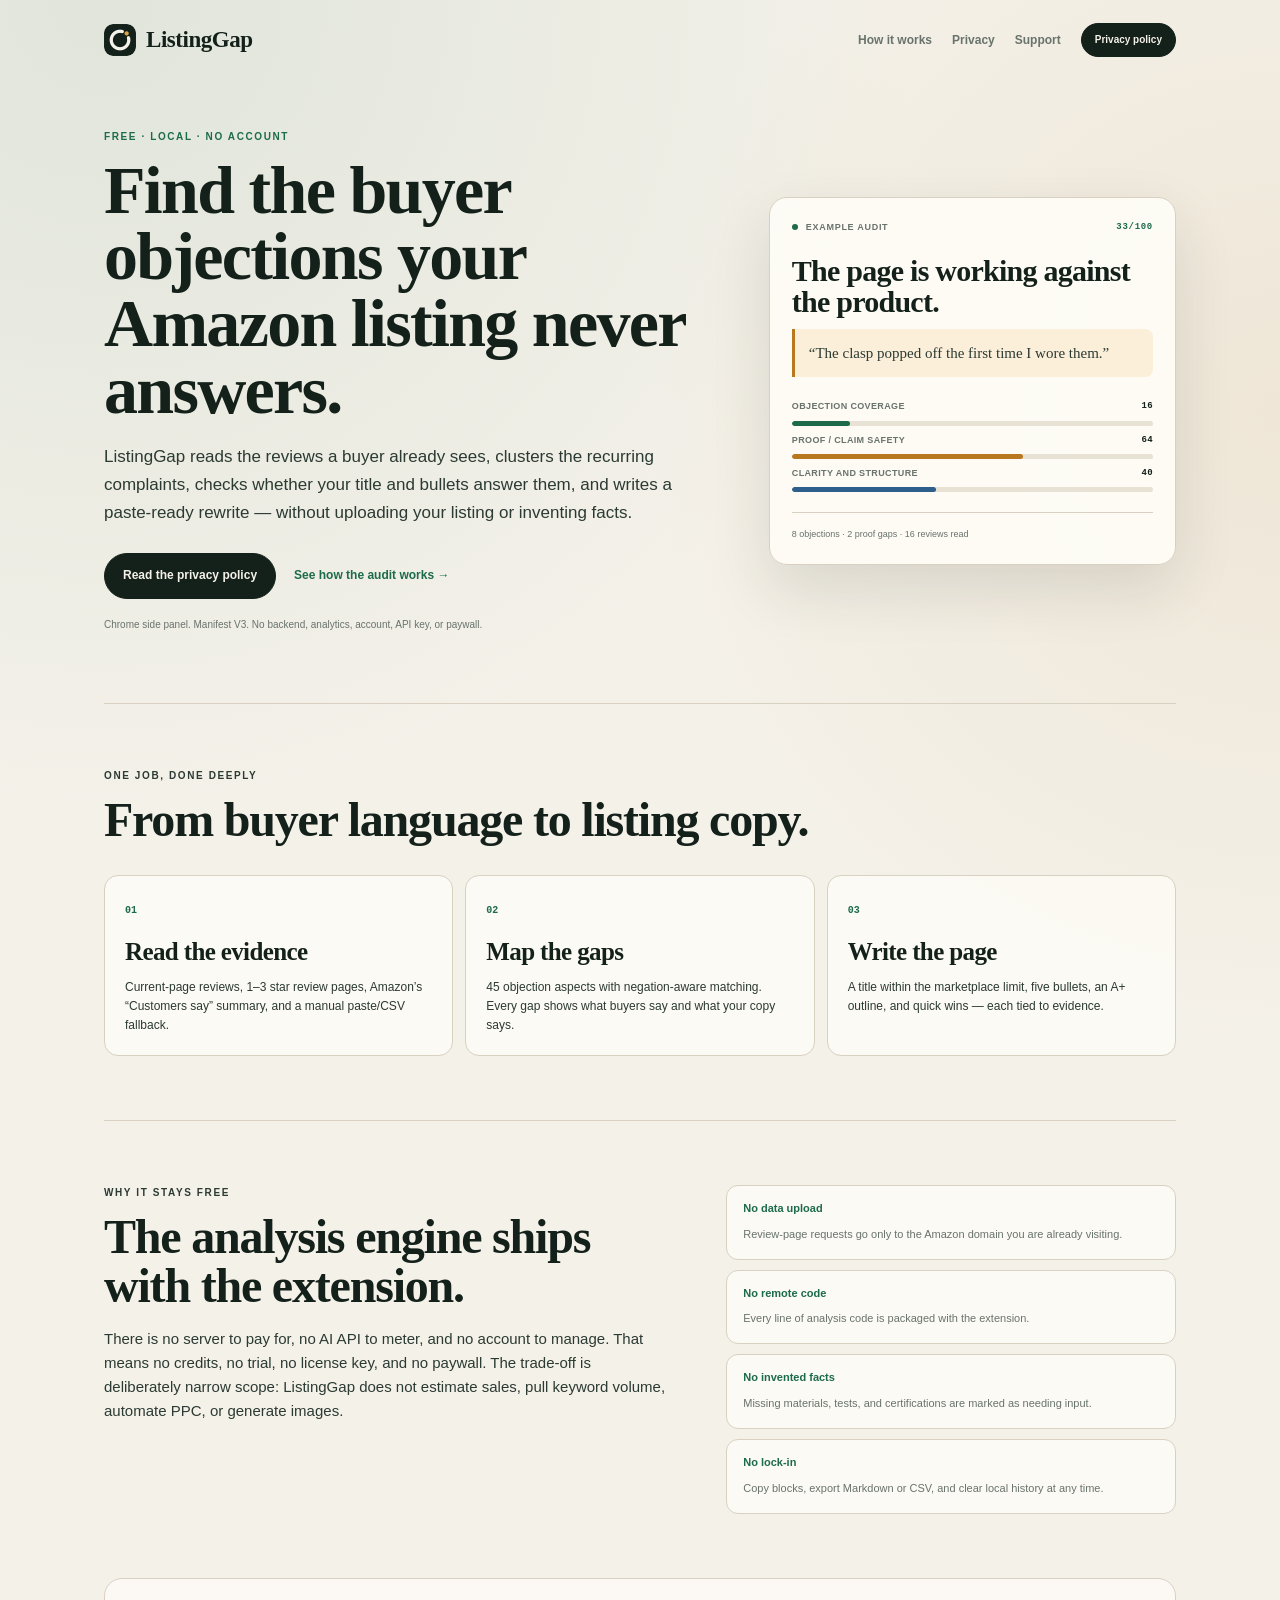
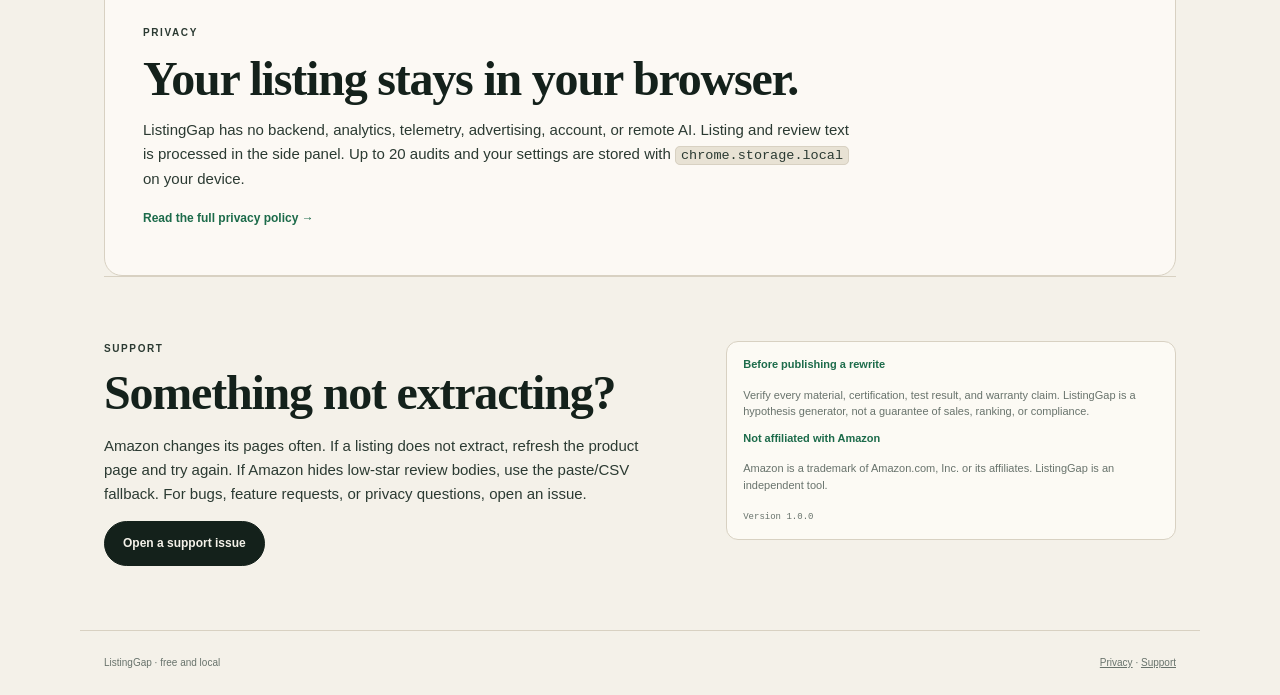
==== index.html @ c9f1aad6 "Add ListingGap privacy and support pages" ====
<!doctype html>
<html lang="en">
  <head>
    <meta charset="UTF-8" />
    <meta name="viewport" content="width=device-width, initial-scale=1.0" />
    <meta name="color-scheme" content="light" />
    <title>ListingGap — Amazon listing audit and review-based rewrite</title>
    <meta
      name="description"
      content="ListingGap is a free, local Chrome side panel that finds the buyer objections your Amazon listing never answers and rewrites the title and bullets with evidence."
    />
    <link rel="stylesheet" href="styles.css" />
  </head>
  <body>
    <header class="site-header">
      <a class="brand" href="./">
        <img src="icon128.png" alt="" />
        <span>ListingGap</span>
      </a>
      <nav>
        <a href="#how">How it works</a>
        <a href="#privacy">Privacy</a>
        <a href="#support">Support</a>
        <a class="button small" href="privacy.html">Privacy policy</a>
      </nav>
    </header>

    <main>
      <section class="hero">
        <div class="hero-copy">
          <p class="eyebrow">Free · local · no account</p>
          <h1>Find the buyer objections your Amazon listing never answers.</h1>
          <p class="lead">
            ListingGap reads the reviews a buyer already sees, clusters the recurring complaints, checks whether your
            title and bullets answer them, and writes a paste-ready rewrite — without uploading your listing or
            inventing facts.
          </p>
          <div class="hero-actions">
            <a class="button" href="privacy.html">Read the privacy policy</a>
            <a class="text-link" href="#how">See how the audit works →</a>
          </div>
          <p class="fineprint">
            Chrome side panel. Manifest V3. No backend, analytics, account, API key, or paywall.
          </p>
        </div>
        <div class="hero-card">
          <div class="card-top">
            <span class="status-dot"></span>
            <span>Example audit</span>
            <span class="score">33/100</span>
          </div>
          <h2>The page is working against the product.</h2>
          <p class="quote">“The clasp popped off the first time I wore them.”</p>
          <div class="bars">
            <div><span>Objection coverage</span><strong>16</strong></div>
            <div class="bar"><i style="width:16%"></i></div>
            <div><span>Proof / claim safety</span><strong>64</strong></div>
            <div class="bar"><i class="amber" style="width:64%"></i></div>
            <div><span>Clarity and structure</span><strong>40</strong></div>
            <div class="bar"><i class="blue" style="width:40%"></i></div>
          </div>
          <div class="card-note">8 objections · 2 proof gaps · 16 reviews read</div>
        </div>
      </section>

      <section id="how" class="section">
        <p class="eyebrow">One job, done deeply</p>
        <h2>From buyer language to listing copy.</h2>
        <div class="steps">
          <article>
            <span>01</span>
            <h3>Read the evidence</h3>
            <p>Current-page reviews, 1–3 star review pages, Amazon’s “Customers say” summary, and a manual paste/CSV fallback.</p>
          </article>
          <article>
            <span>02</span>
            <h3>Map the gaps</h3>
            <p>45 objection aspects with negation-aware matching. Every gap shows what buyers say and what your copy says.</p>
          </article>
          <article>
            <span>03</span>
            <h3>Write the page</h3>
            <p>A title within the marketplace limit, five bullets, an A+ outline, and quick wins — each tied to evidence.</p>
          </article>
        </div>
      </section>

      <section class="section split">
        <div>
          <p class="eyebrow">Why it stays free</p>
          <h2>The analysis engine ships with the extension.</h2>
          <p>
            There is no server to pay for, no AI API to meter, and no account to manage. That means no credits, no
            trial, no license key, and no paywall. The trade-off is deliberately narrow scope: ListingGap does not
            estimate sales, pull keyword volume, automate PPC, or generate images.
          </p>
        </div>
        <div class="checks">
          <div><strong>No data upload</strong><span>Review-page requests go only to the Amazon domain you are already visiting.</span></div>
          <div><strong>No remote code</strong><span>Every line of analysis code is packaged with the extension.</span></div>
          <div><strong>No invented facts</strong><span>Missing materials, tests, and certifications are marked as needing input.</span></div>
          <div><strong>No lock-in</strong><span>Copy blocks, export Markdown or CSV, and clear local history at any time.</span></div>
        </div>
      </section>

      <section id="privacy" class="section privacy-band">
        <p class="eyebrow">Privacy</p>
        <h2>Your listing stays in your browser.</h2>
        <p>
          ListingGap has no backend, analytics, telemetry, advertising, account, or remote AI. Listing and review
          text is processed in the side panel. Up to 20 audits and your settings are stored with
          <code>chrome.storage.local</code> on your device.
        </p>
        <a class="text-link" href="privacy.html">Read the full privacy policy →</a>
      </section>

      <section id="support" class="section split">
        <div>
          <p class="eyebrow">Support</p>
          <h2>Something not extracting?</h2>
          <p>
            Amazon changes its pages often. If a listing does not extract, refresh the product page and try again.
            If Amazon hides low-star review bodies, use the paste/CSV fallback. For bugs, feature requests, or privacy
            questions, open an issue.
          </p>
          <a class="button" href="https://github.com/mindpinker/listinggap/issues" rel="noreferrer">Open a support issue</a>
        </div>
        <div class="support-card">
          <strong>Before publishing a rewrite</strong>
          <p>Verify every material, certification, test result, and warranty claim. ListingGap is a hypothesis generator, not a guarantee of sales, ranking, or compliance.</p>
          <strong>Not affiliated with Amazon</strong>
          <p>Amazon is a trademark of Amazon.com, Inc. or its affiliates. ListingGap is an independent tool.</p>
          <p class="version">Version 1.0.0</p>
        </div>
      </section>
    </main>

    <footer class="site-footer">
      <span>ListingGap · free and local</span>
      <span><a href="privacy.html">Privacy</a> · <a href="https://github.com/mindpinker/listinggap/issues">Support</a></span>
    </footer>
  </body>
</html>
---- styles.css ----
:root {
  --paper: #f4f1e9;
  --paper-deep: #e8e2d4;
  --card: #fffdf8;
  --ink: #14211b;
  --ink-soft: #2b3a32;
  --muted: #68736c;
  --line: #d8d1c2;
  --accent: #1c6b4a;
  --accent-soft: #dfeee5;
  --amber: #b9781e;
  --blue: #2e5f8c;
  --serif: "Iowan Old Style", "Palatino Linotype", "Book Antiqua", Georgia, serif;
  --sans: "Inter", "Segoe UI", "Helvetica Neue", Arial, sans-serif;
  --mono: "Cascadia Code", Consolas, "Liberation Mono", monospace;
}

* { box-sizing: border-box; }
html { scroll-behavior: smooth; }
body {
  margin: 0;
  color: var(--ink);
  background:
    radial-gradient(circle at 8% 0%, rgba(28, 107, 74, 0.09), transparent 32%),
    radial-gradient(circle at 100% 18%, rgba(185, 120, 30, 0.09), transparent 28%),
    var(--paper);
  font-family: var(--sans);
  font-size: 15px;
  line-height: 1.6;
  -webkit-font-smoothing: antialiased;
}

a { color: var(--accent); }

.site-header {
  display: flex;
  max-width: 1120px;
  align-items: center;
  justify-content: space-between;
  gap: 20px;
  margin: 0 auto;
  padding: 22px 24px;
}

.brand {
  display: inline-flex;
  align-items: center;
  gap: 10px;
  color: var(--ink);
  font-family: var(--serif);
  font-size: 23px;
  font-weight: 700;
  letter-spacing: -0.02em;
  text-decoration: none;
}

.brand img { width: 32px; height: 32px; border-radius: 9px; }

nav {
  display: flex;
  align-items: center;
  gap: 20px;
  color: var(--muted);
  font-size: 12px;
  font-weight: 700;
}

nav a { color: var(--muted); text-decoration: none; }
nav a:hover { color: var(--ink); }

.button {
  display: inline-flex;
  align-items: center;
  justify-content: center;
  gap: 8px;
  padding: 12px 18px;
  border: 1px solid var(--ink);
  border-radius: 999px;
  color: var(--paper);
  background: var(--ink);
  font-size: 12px;
  font-weight: 800;
  text-decoration: none;
}

.button.small { padding: 8px 13px; font-size: 10px; }
.button:hover { background: var(--accent); border-color: var(--accent); }

main { max-width: 1120px; margin: 0 auto; padding: 0 24px; }

.hero {
  display: grid;
  grid-template-columns: minmax(0, 1.2fr) minmax(340px, 0.8fr);
  gap: 54px;
  align-items: center;
  padding: 48px 0 70px;
}

.eyebrow {
  margin: 0 0 12px;
  color: var(--accent);
  font-size: 10px;
  font-weight: 800;
  letter-spacing: 0.16em;
  text-transform: uppercase;
}

h1, h2, h3 {
  font-family: var(--serif);
  font-weight: 600;
  letter-spacing: -0.025em;
}

h1 {
  max-width: 680px;
  margin: 0;
  font-size: clamp(44px, 6vw, 68px);
  line-height: 0.98;
}

.lead {
  max-width: 640px;
  margin: 20px 0 0;
  color: var(--ink-soft);
  font-size: 17px;
  line-height: 1.65;
}

.hero-actions {
  display: flex;
  flex-wrap: wrap;
  align-items: center;
  gap: 18px;
  margin-top: 26px;
}

.text-link {
  color: var(--accent);
  font-size: 12px;
  font-weight: 800;
  text-decoration: none;
}

.fineprint {
  margin: 18px 0 0;
  color: var(--muted);
  font-size: 10px;
}

.hero-card {
  padding: 22px;
  border: 1px solid var(--line);
  border-radius: 18px;
  background: rgba(255, 253, 248, 0.9);
  box-shadow: 0 24px 60px rgba(31, 42, 35, 0.12);
}

.card-top {
  display: flex;
  align-items: center;
  gap: 8px;
  color: var(--muted);
  font-size: 9px;
  font-weight: 800;
  letter-spacing: 0.08em;
  text-transform: uppercase;
}

.status-dot {
  width: 6px;
  height: 6px;
  border-radius: 50%;
  background: var(--accent);
}

.score { margin-left: auto; color: var(--accent); font-family: var(--mono); }

.hero-card h2 {
  margin: 22px 0 12px;
  font-size: 30px;
  line-height: 1.02;
}

.quote {
  margin: 0 0 22px;
  padding: 12px 14px;
  border-left: 3px solid var(--amber);
  border-radius: 0 8px 8px 0;
  color: var(--ink-soft);
  background: #fbefd9;
  font-family: var(--serif);
  font-size: 15px;
}

.bars { display: grid; gap: 7px; }
.bars > div:not(.bar) {
  display: flex;
  justify-content: space-between;
  color: var(--muted);
  font-size: 9px;
  font-weight: 800;
  letter-spacing: 0.04em;
  text-transform: uppercase;
}
.bars strong { color: var(--ink); font-family: var(--mono); }
.bar { height: 5px; overflow: hidden; border-radius: 999px; background: var(--paper-deep); }
.bar i { display: block; height: 100%; border-radius: inherit; background: var(--accent); }
.bar i.amber { background: var(--amber); }
.bar i.blue { background: var(--blue); }

.card-note {
  margin-top: 20px;
  padding-top: 14px;
  border-top: 1px solid var(--line);
  color: var(--muted);
  font-size: 9px;
}

.section {
  padding: 64px 0;
  border-top: 1px solid var(--line);
}

.section h2 {
  max-width: 760px;
  margin: 0 0 16px;
  font-size: clamp(32px, 4vw, 48px);
  line-height: 1.02;
}

.section p {
  max-width: 720px;
  color: var(--ink-soft);
}

.steps {
  display: grid;
  grid-template-columns: repeat(3, minmax(0, 1fr));
  gap: 12px;
  margin-top: 30px;
}

.steps article {
  padding: 20px;
  border: 1px solid var(--line);
  border-radius: 14px;
  background: rgba(255, 253, 248, 0.78);
}

.steps article > span {
  color: var(--accent);
  font-family: var(--mono);
  font-size: 10px;
  font-weight: 800;
}

.steps h3 { margin: 12px 0 6px; font-size: 25px; }
.steps p { margin: 0; font-size: 12px; line-height: 1.6; }

.split {
  display: grid;
  grid-template-columns: minmax(0, 1fr) minmax(320px, 0.8fr);
  gap: 60px;
  align-items: start;
}

.checks, .support-card {
  display: grid;
  gap: 10px;
}

.checks > div, .support-card {
  padding: 14px 16px;
  border: 1px solid var(--line);
  border-radius: 12px;
  background: rgba(255, 253, 248, 0.78);
}

.checks strong, .support-card strong {
  display: block;
  margin-bottom: 3px;
  color: var(--accent);
  font-size: 11px;
}

.checks span, .support-card p { margin: 0; color: var(--muted); font-size: 11px; line-height: 1.5; }

.privacy-band {
  padding: 46px 38px;
  border: 1px solid var(--line);
  border-radius: 18px;
  background: rgba(255, 253, 248, 0.72);
}

.privacy-band h2 { margin-bottom: 10px; }
.privacy-band p { margin-bottom: 14px; }
.privacy-band code, .privacy-doc code {
  padding: 1px 5px;
  border: 1px solid var(--line);
  border-radius: 5px;
  background: var(--paper-deep);
  font-family: var(--mono);
  font-size: 0.9em;
}

.support-card .version { margin-top: 8px; color: var(--muted); font-family: var(--mono); font-size: 9px; }

.site-footer {
  display: flex;
  max-width: 1120px;
  justify-content: space-between;
  gap: 16px;
  margin: 0 auto;
  padding: 24px;
  border-top: 1px solid var(--line);
  color: var(--muted);
  font-size: 10px;
}

.site-footer a { color: var(--muted); }

.privacy-doc { background: var(--paper); }
.privacy-shell { max-width: 800px; padding-top: 34px; padding-bottom: 50px; }
.privacy-shell h1 { max-width: 720px; font-size: clamp(42px, 6vw, 62px); }
.privacy-shell section { padding: 28px 0; border-top: 1px solid var(--line); }
.privacy-shell section h2 { margin: 0 0 10px; font-size: 27px; }
.privacy-shell section p { max-width: 720px; margin: 0 0 12px; color: var(--ink-soft); }
.privacy-shell ul { margin: 12px 0 14px; padding-left: 20px; color: var(--ink-soft); }
.privacy-shell li { margin-bottom: 7px; }

.privacy-summary {
  display: grid;
  grid-template-columns: repeat(2, minmax(0, 1fr));
  gap: 10px;
  margin: 28px 0 38px;
}

.privacy-summary > div {
  padding: 16px;
  border: 1px solid var(--line);
  border-radius: 12px;
  background: rgba(255, 253, 248, 0.82);
}

.privacy-summary strong { display: block; margin-bottom: 4px; color: var(--accent); font-size: 11px; text-transform: uppercase; }
.privacy-summary p { margin: 0; color: var(--muted); font-size: 11px; line-height: 1.5; }

.privacy-table-wrap { overflow-x: auto; border: 1px solid var(--line); border-radius: 10px; background: var(--card); }
table { width: 100%; border-collapse: collapse; text-align: left; }
th, td { padding: 11px 13px; border-bottom: 1px solid var(--line); font-size: 12px; vertical-align: top; }
th { color: var(--muted); font-size: 9px; letter-spacing: 0.08em; text-transform: uppercase; }
tr:last-child td { border-bottom: 0; }
td:first-child { width: 42%; color: var(--ink); font-weight: 700; }
td:last-child { color: var(--muted); }

.privacy-note {
  padding: 13px 15px;
  border-left: 3px solid var(--amber);
  border-radius: 0 8px 8px 0;
  background: #fbefd9;
  font-size: 12px;
}

.doc-footer {
  display: flex;
  justify-content: space-between;
  gap: 16px;
  padding-top: 22px;
  border-top: 1px solid var(--line);
  color: var(--muted);
  font-size: 10px;
}

@media (max-width: 820px) {
  .hero, .split { grid-template-columns: 1fr; gap: 30px; }
  .steps { grid-template-columns: 1fr; }
  nav a:not(.button) { display: none; }
  .privacy-summary { grid-template-columns: 1fr; }
  .site-footer, .doc-footer { flex-direction: column; }
}
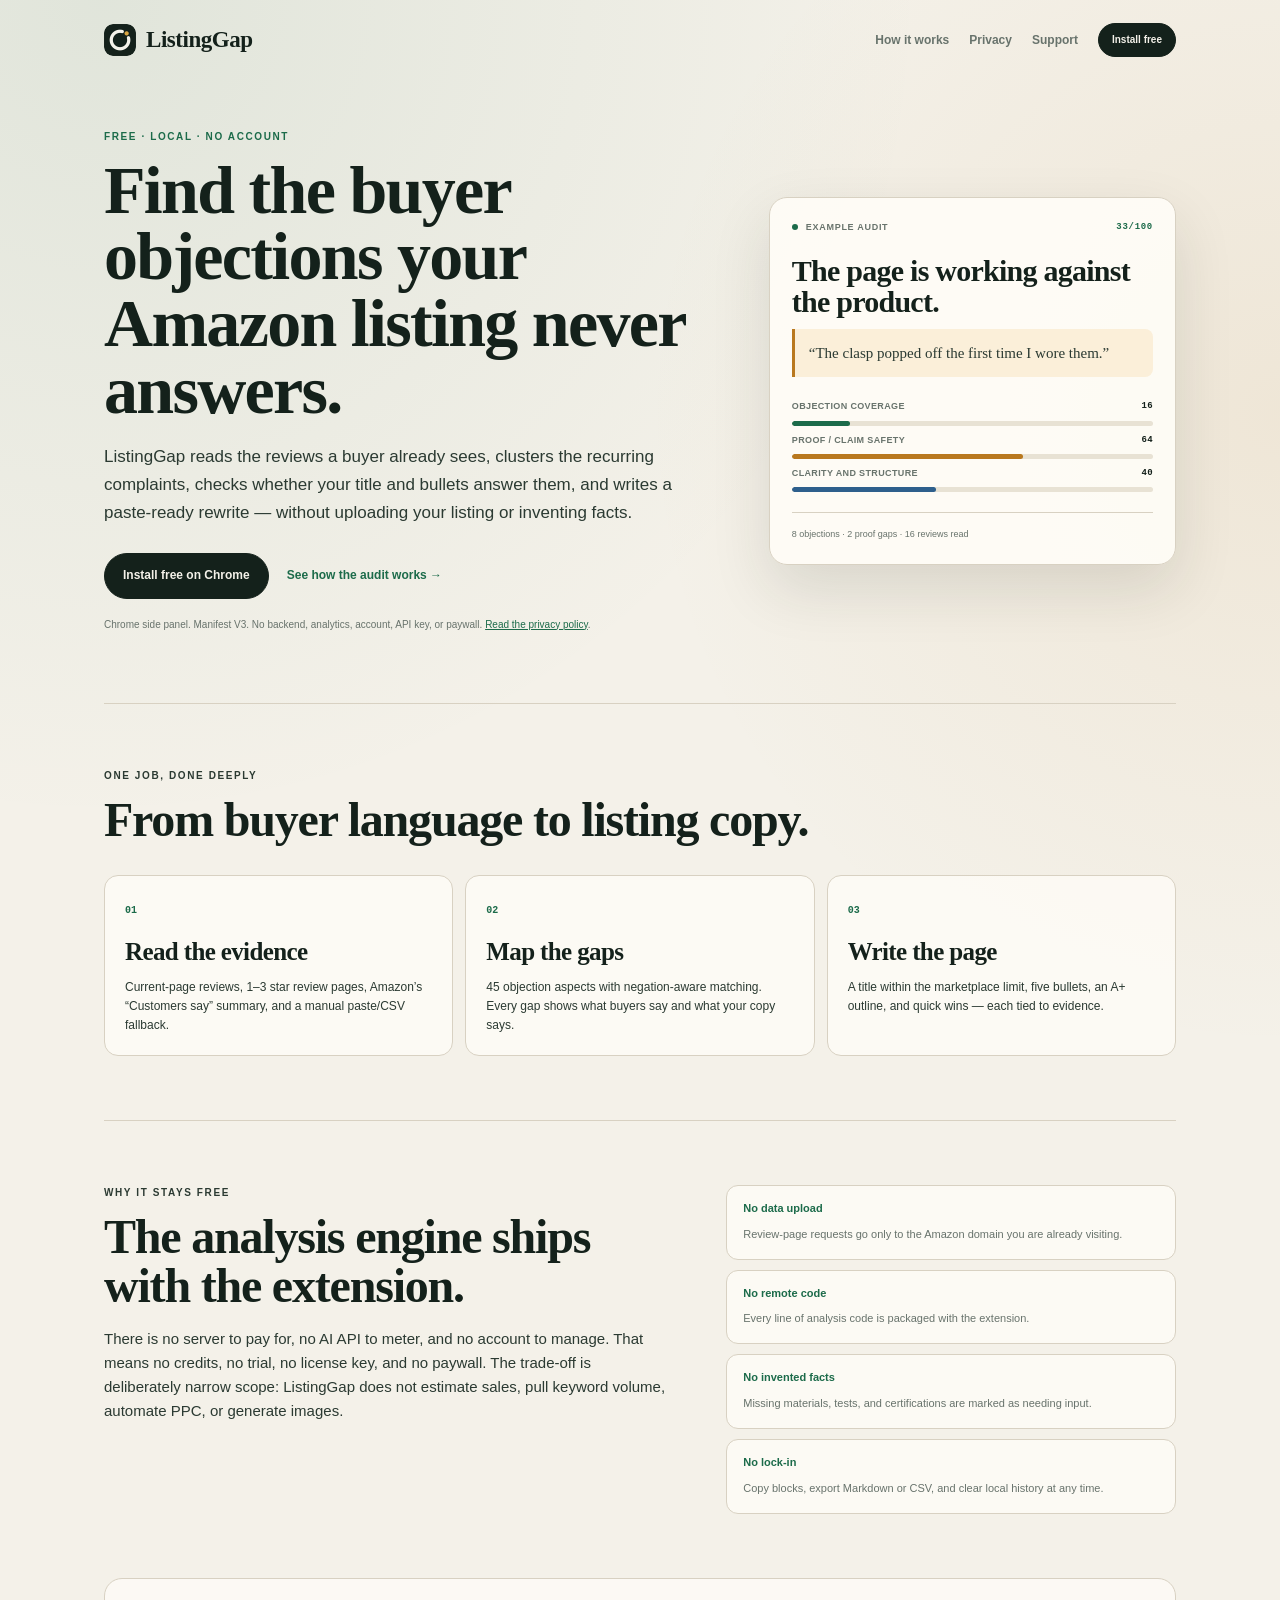
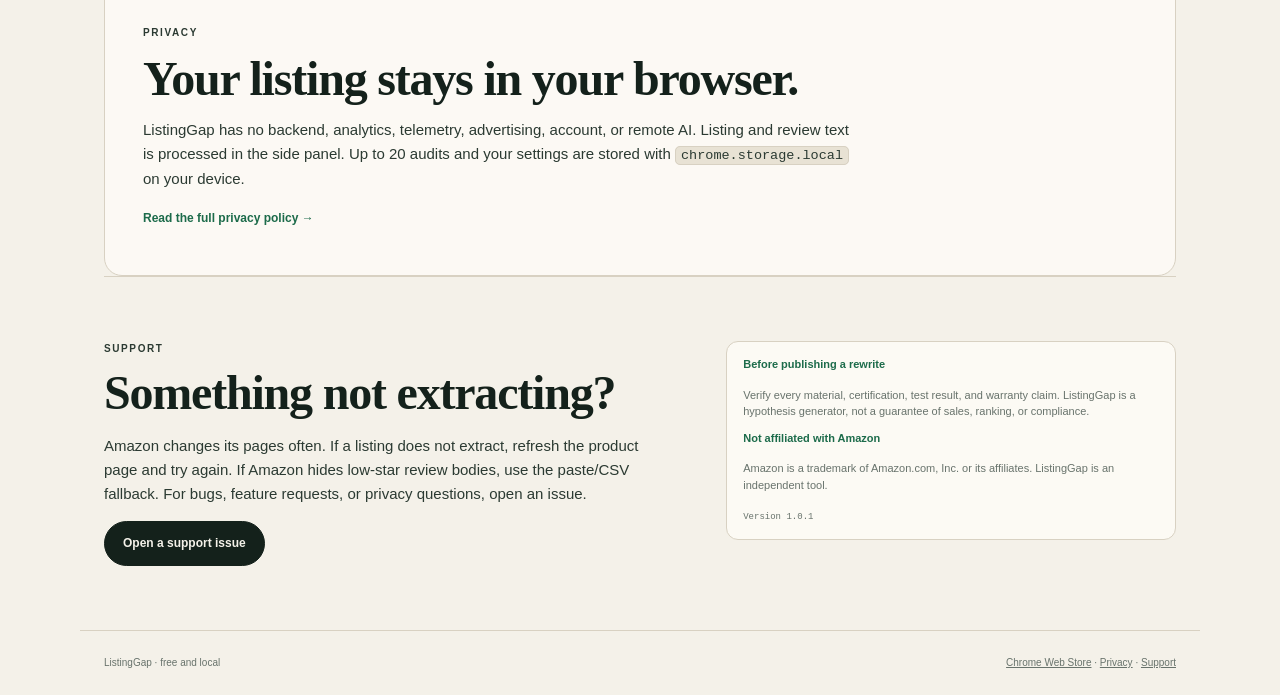
==== commit 0f3094a1: "Add files via upload" ====
--- a/index.html
+++ b/index.html
@@ -21,7 +21,12 @@
         <a href="#how">How it works</a>
         <a href="#privacy">Privacy</a>
         <a href="#support">Support</a>
-        <a class="button small" href="privacy.html">Privacy policy</a>
+        <a
+          class="button small"
+          href="https://chromewebstore.google.com/detail/jdmmcbmgmhhjcblaefgmofllhaodafkg"
+          rel="noreferrer"
+          >Install free</a
+        >
       </nav>
     </header>
 
@@ -36,11 +41,17 @@
             inventing facts.
           </p>
           <div class="hero-actions">
-            <a class="button" href="privacy.html">Read the privacy policy</a>
+            <a
+              class="button"
+              href="https://chromewebstore.google.com/detail/jdmmcbmgmhhjcblaefgmofllhaodafkg"
+              rel="noreferrer"
+              >Install free on Chrome</a
+            >
             <a class="text-link" href="#how">See how the audit works →</a>
           </div>
           <p class="fineprint">
             Chrome side panel. Manifest V3. No backend, analytics, account, API key, or paywall.
+            <a href="privacy.html">Read the privacy policy</a>.
           </p>
         </div>
         <div class="hero-card">
@@ -130,14 +141,20 @@
           <p>Verify every material, certification, test result, and warranty claim. ListingGap is a hypothesis generator, not a guarantee of sales, ranking, or compliance.</p>
           <strong>Not affiliated with Amazon</strong>
           <p>Amazon is a trademark of Amazon.com, Inc. or its affiliates. ListingGap is an independent tool.</p>
-          <p class="version">Version 1.0.0</p>
+          <p class="version">Version 1.0.1</p>
         </div>
       </section>
     </main>
 
     <footer class="site-footer">
       <span>ListingGap · free and local</span>
-      <span><a href="privacy.html">Privacy</a> · <a href="https://github.com/mindpinker/listinggap/issues">Support</a></span>
+      <span
+        ><a href="https://chromewebstore.google.com/detail/jdmmcbmgmhhjcblaefgmofllhaodafkg" rel="noreferrer"
+          >Chrome Web Store</a
+        >
+        · <a href="privacy.html">Privacy</a> ·
+        <a href="https://github.com/mindpinker/listinggap/issues">Support</a></span
+      >
     </footer>
   </body>
 </html>
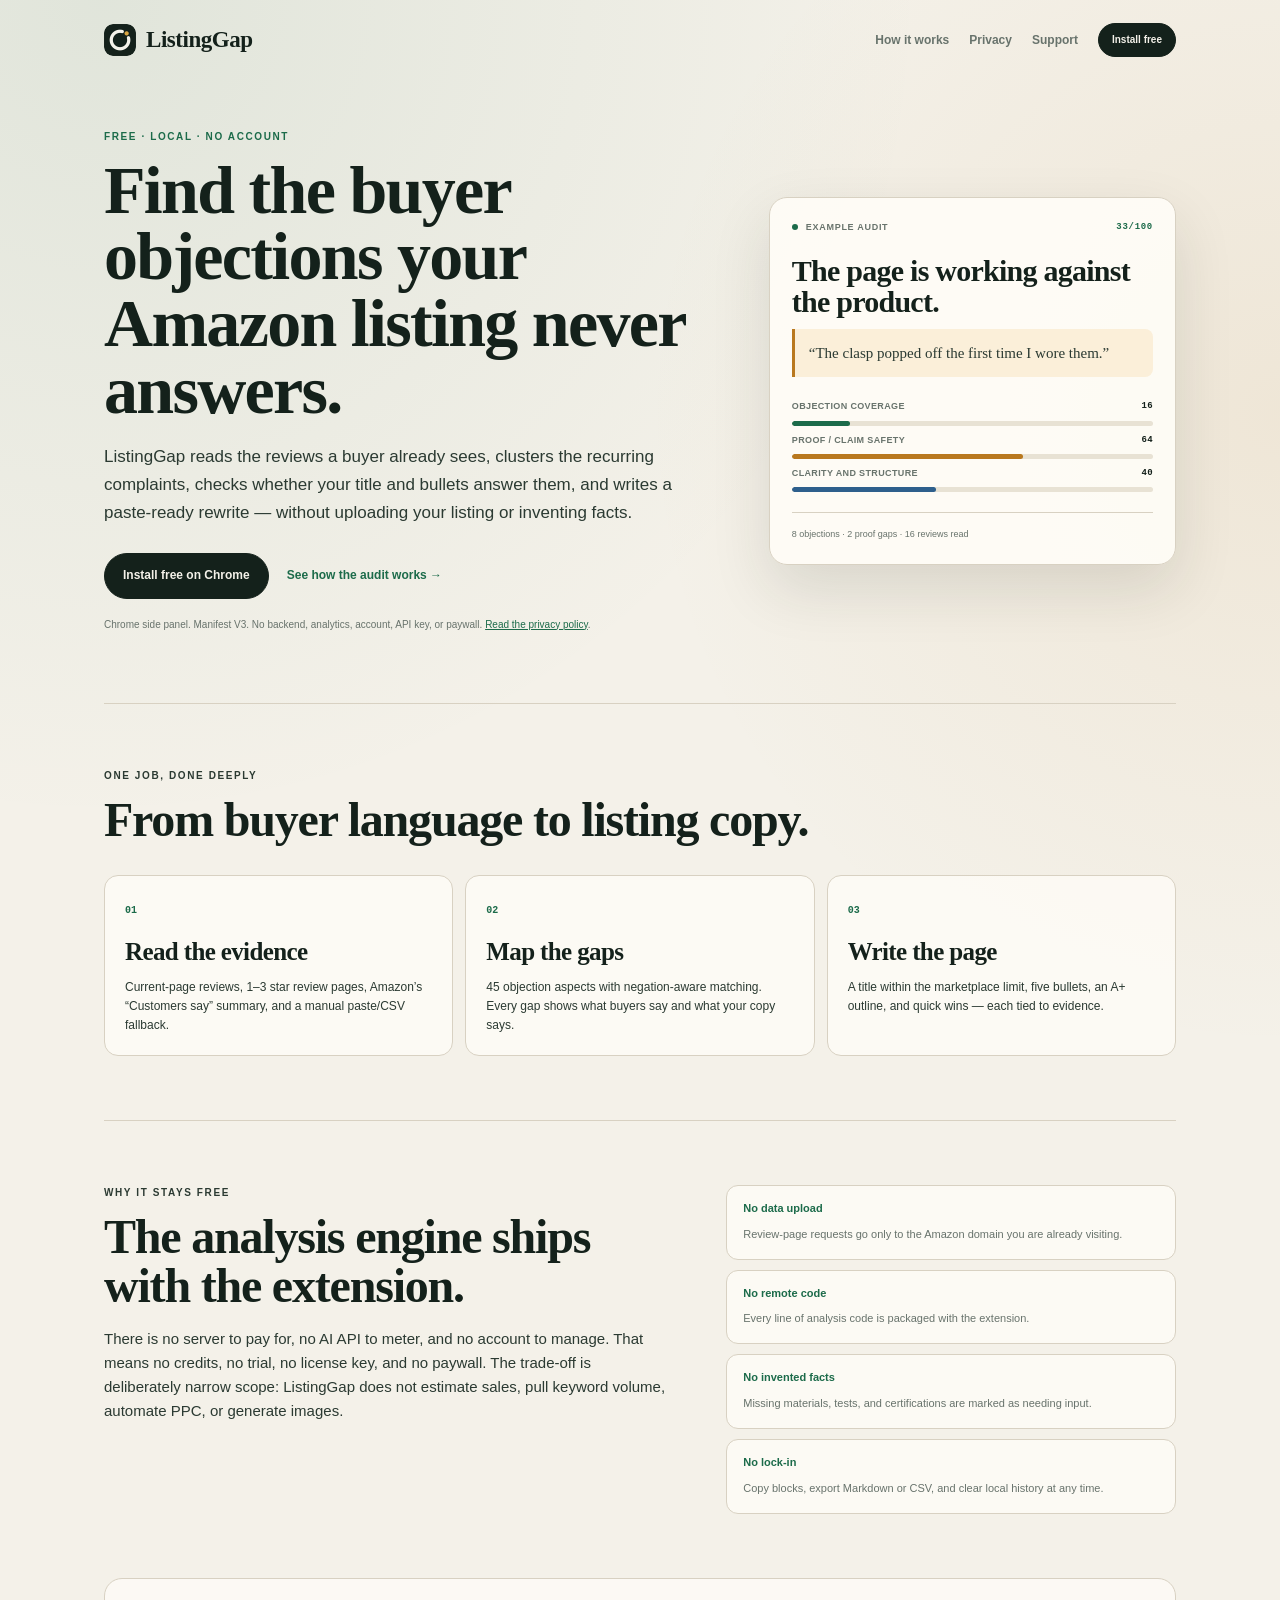
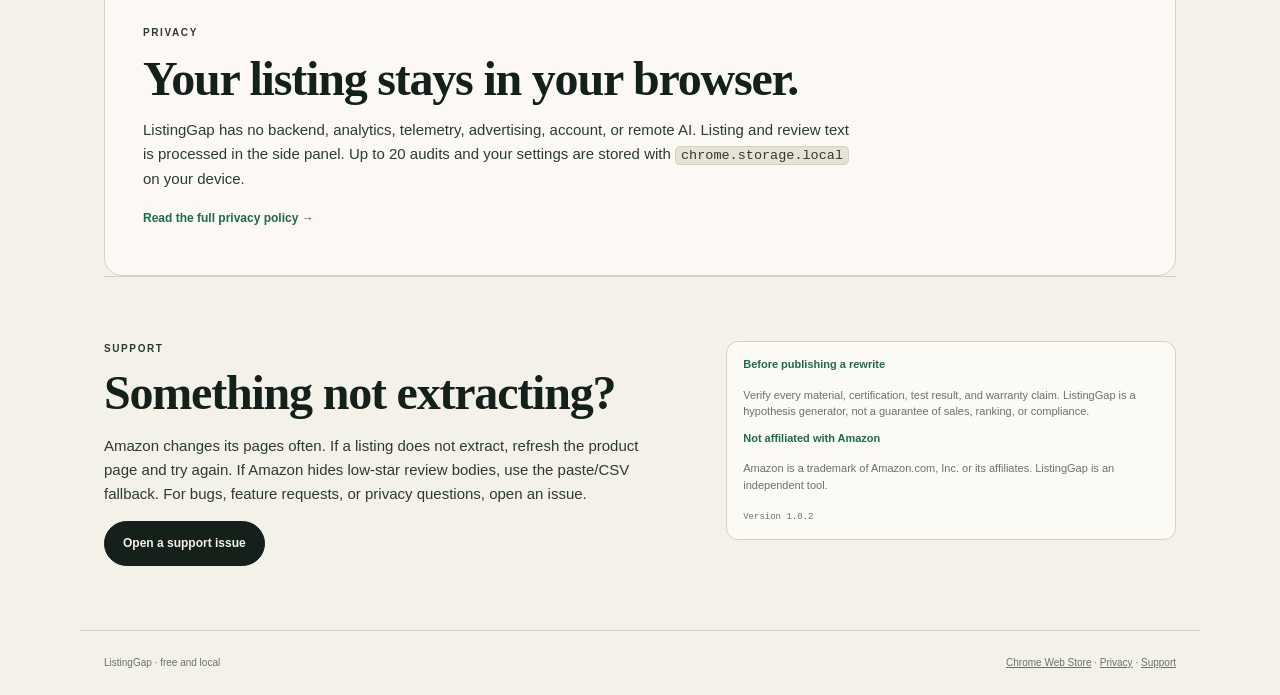
==== commit 68c70228: "Add files via upload" ====
--- a/index.html
+++ b/index.html
@@ -141,7 +141,7 @@
           <p>Verify every material, certification, test result, and warranty claim. ListingGap is a hypothesis generator, not a guarantee of sales, ranking, or compliance.</p>
           <strong>Not affiliated with Amazon</strong>
           <p>Amazon is a trademark of Amazon.com, Inc. or its affiliates. ListingGap is an independent tool.</p>
-          <p class="version">Version 1.0.1</p>
+          <p class="version">Version 1.0.2</p>
         </div>
       </section>
     </main>
